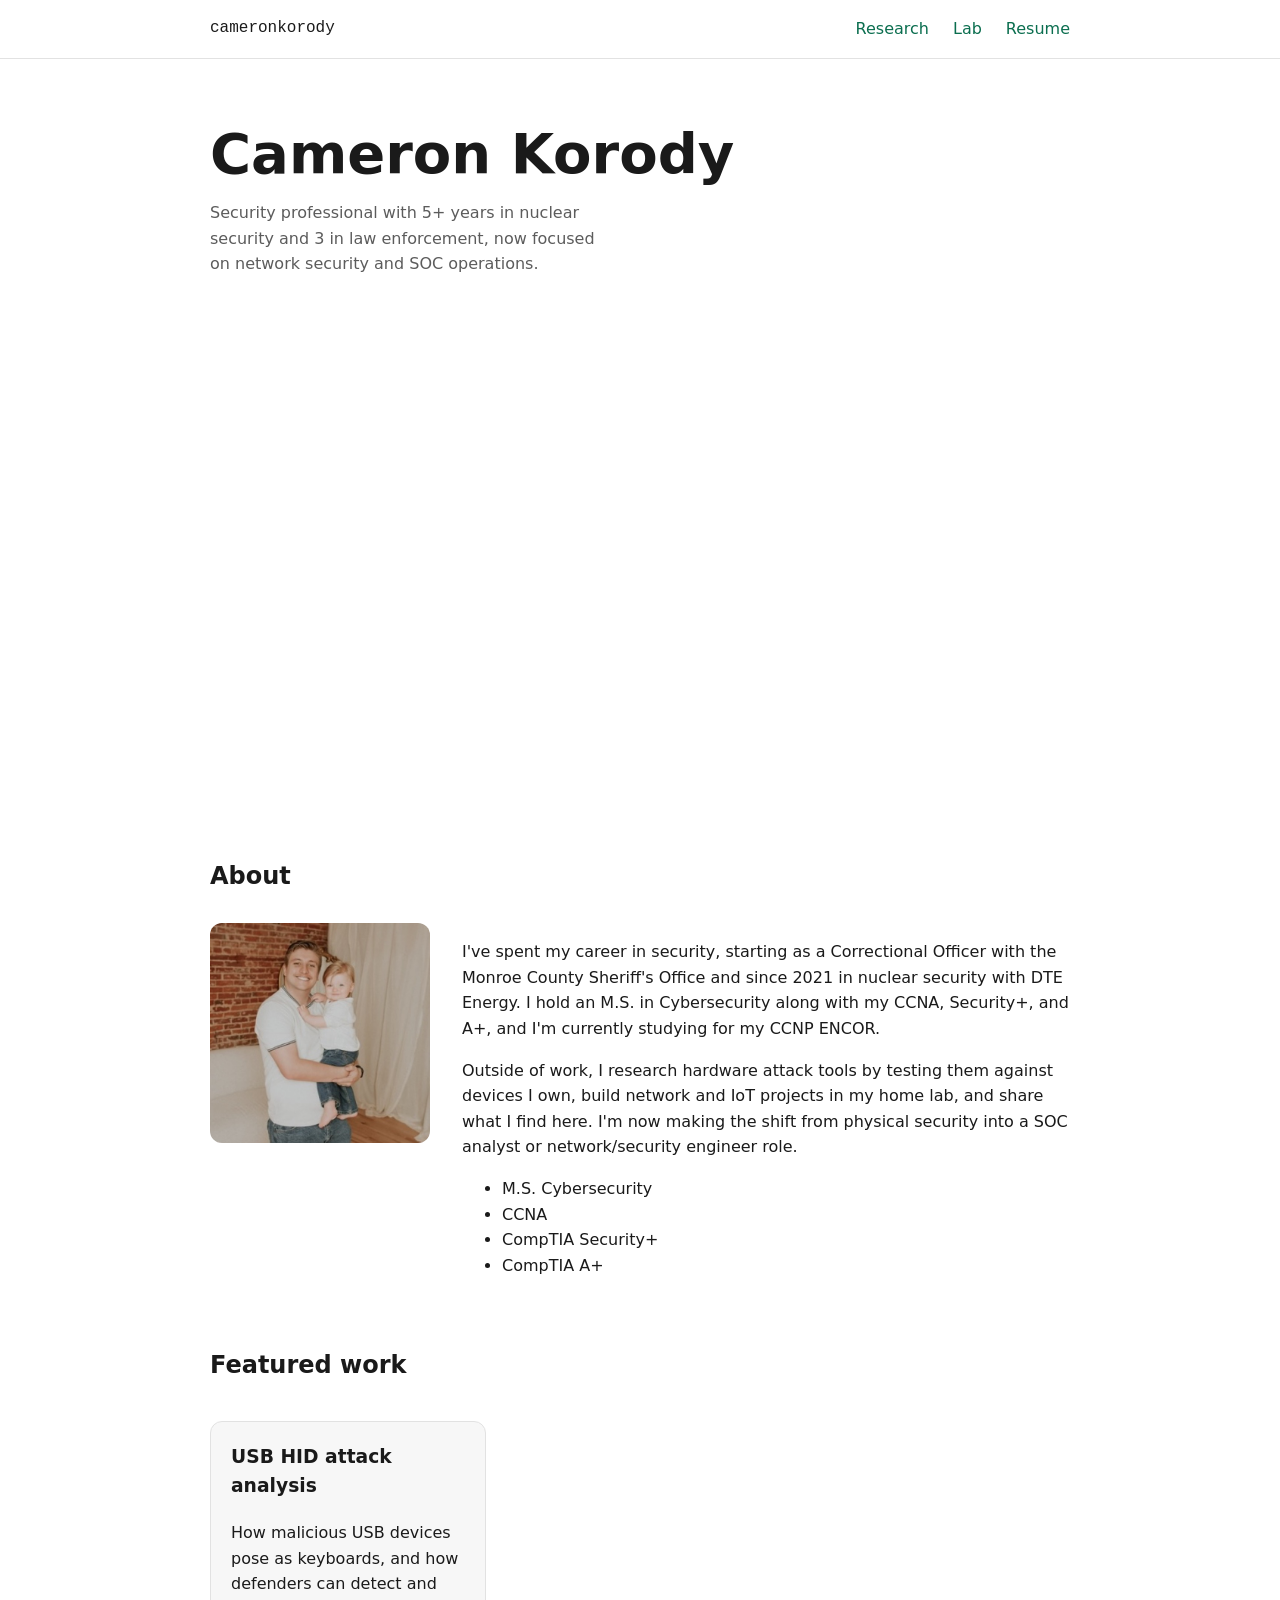
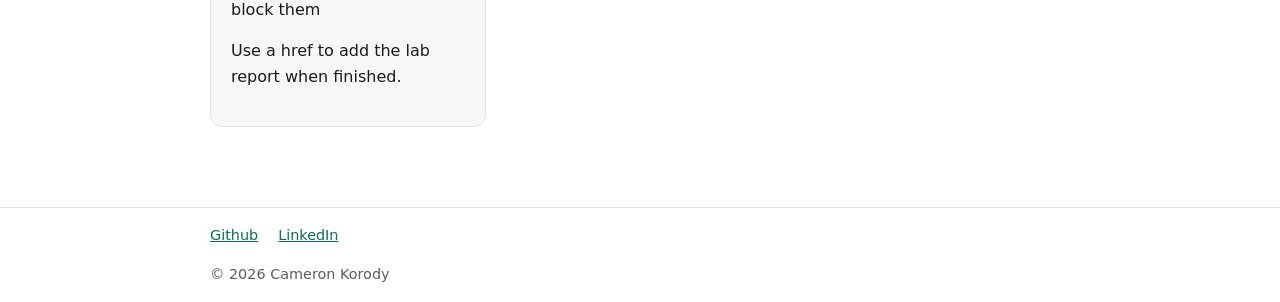
==== index.html @ 78e9bfcc "finalize About content and layout" ====
<!DOCTYPE html>
<html lang="en">
    <head>
        <meta charset="UTF-8">
        <meta name="viewport" content="width=device-width, initial-scale=1.0">
        <title>Cameron Korody | Security & Network Engineer</title>
        <link rel="stylesheet" href="/style.css">
    </head>
    <body>
        <header>
            <nav>
                <a href="/" aria-current="page">cameronkorody</a>
                <a href="/research/">Research</a>
                <a href="/lab/">Lab</a>
                <a href="/resume/">Resume</a>
            </nav>
        </header>

        <main>
            <section>
                <h1>Cameron Korody</h1>
                <p>Security professional with 5+ years in nuclear security and 3 in law enforcement, now focused on network security and SOC operations.</p>
            </section>

            <section id="about">
                <h2>About</h2>
                <img src="/images/cameron-korody.jpg" alt="Headshot of Cameron Korody" width="300" height="300">
                <div>
                    <p>I've spent my career in security, starting as a Correctional Officer with the Monroe County Sheriff's Office and since 2021 in nuclear security with DTE Energy. I hold an M.S. in Cybersecurity along with my CCNA, Security+, and A+, and I'm currently studying for my CCNP ENCOR.</p>
                    <p>Outside of work, I research hardware attack tools by testing them against devices I own, build network and IoT projects in my home lab, and share what I find here. I'm now making the shift from physical security into a SOC analyst or network/security engineer role.</p>
                    <ul>
                        <li>M.S. Cybersecurity</li>
                        <li>CCNA</li>
                        <li>CompTIA Security+</li>
                        <li>CompTIA A+</li>
                    </ul>
                </div>
            </section>

            <section id="work">
                <h2>Featured work</h2>
                <article>
                    <h3>USB HID attack analysis</h3>
                    <p>How malicious USB devices pose as keyboards, and how defenders can detect and block them </p>
                    <p> Use a href to add the lab report when finished.</p>
                </article>
            </section>
        </main>

        <footer>
            <ul>
                <li><a href="https://github.com/CamKorody35" target="_blank" rel="noopener noreferrer">Github</a></li>
                <li><a href="https://www.linkedin.com/in/cameronkorody" target="_blank" rel="noopener noreferrer">LinkedIn</a></li>
            </ul>
            <p>&copy; 2026 Cameron Korody</p>
        </footer>
    </body>
</html>
---- style.css ----
*, *::before, *::after {
  box-sizing: border-box;
}

body {
    margin: 0;
    font-family: system-ui, -apple-system, "SegoeUI", Roboto, sans-serif;
    line-height: 1.6;
    background: var(--bg);
    color: var(--text);
}

main {
    max-width: 900px;
    margin: 0 auto;
    padding: 0 1.25rem
}

nav {
    display: flex;
    gap: 1.5rem;
    padding: 1rem 1.25rem;
}

:root {
    --bg: #ffffff;
    --text: #1a1a1a;
    --muted: #5c5c5c;
    --accent: #0b6e4f;
    --border: #e2e2e2;
    --card: #f7f7f7;
}

@media (prefers-color-scheme: dark) {
    :root {
        --bg: #0f1115;;
        --text: #e6e6e6;
        --muted: #a0a0a0;
        --accent: #3ddc97;
        --border: #2a2e36;
        --card: #171a20;
    }
}

main > section:first-child {
   padding: 4rem 0 34rem;
}

h1 {
    font-size: clamp(2.25rem, 6vw, 3.5rem);
    line-height: 1.1;
    margin: 0 0 0.5rem;
}

main > section:first-child p {
    font-size: 1.25 rem;
    color: var(--muted);
    max-width: 40ch;;
}

a {
    color: var(--accent);
}

#about img {
    width: 100%;
    max-width: 220px;
    height: auto;
    aspect-ratio: 1;
    object-fit: cover;
    object-position: top;
    border-radius: 12px;
}

@media (min-width: 640px) {
    #about {
        display: grid;
        grid-template-columns: 220px 1fr;
        gap: 0.5rem 2rem;
        align-items: start;
    }

    #about h2 {
        grid-column: 1 / -1;
    }
}

#work {
    display: grid;
    grid-template-columns: repeat(auto-fit, minmax(240px, 1fr));
    gap: 1rem;
    padding: 2rem 0;
}

#work h2 {
    grid-column: 1 / -1;
}

#work article {
    background: var(--card);
    border: 1px solid var(--border);
    border-radius: 12px;
    padding: 1.25rem;
}

#work h3 {
    margin-top: 0;
}

header {
    border-bottom: 1px solid var(--border);
}

nav {
    max-width: 900px;
    margin: 0 auto;
    padding: 1rem 1.25rem;
    display: flex;
    align-items: center;
    gap: 1.5rem;
}

nav a {
    color: var (--muted);
    text-decoration: none;
    font-weight: 500;
}

nav a:hover,
nav a[aria-current="page"] {
    color: var(--text);
}

nav a:first-child {
    margin-right: auto;
    color: var(--text);
    font-family: ui-monospace, "SF Mono", Menlo, monospace;
}

a:focus-visible {
    outline: 2px solid var(--accent);
    outline-offset: 3px;
    border-radius: 4px;
}

footer {
    border-top: 1px solid var(--border);
    margin-top: 3rem;
}

footer p,
footer ul {
    max-width: 900px;
    margin: 0 auto;
    padding: 1rem 1.25rem;
    color: var(--muted);
    font-size: 0.9rem;
}

footer ul {
    list-style: none;
    display: flex;
    gap: 1.25rem;
    padding-bottom: 0;
}
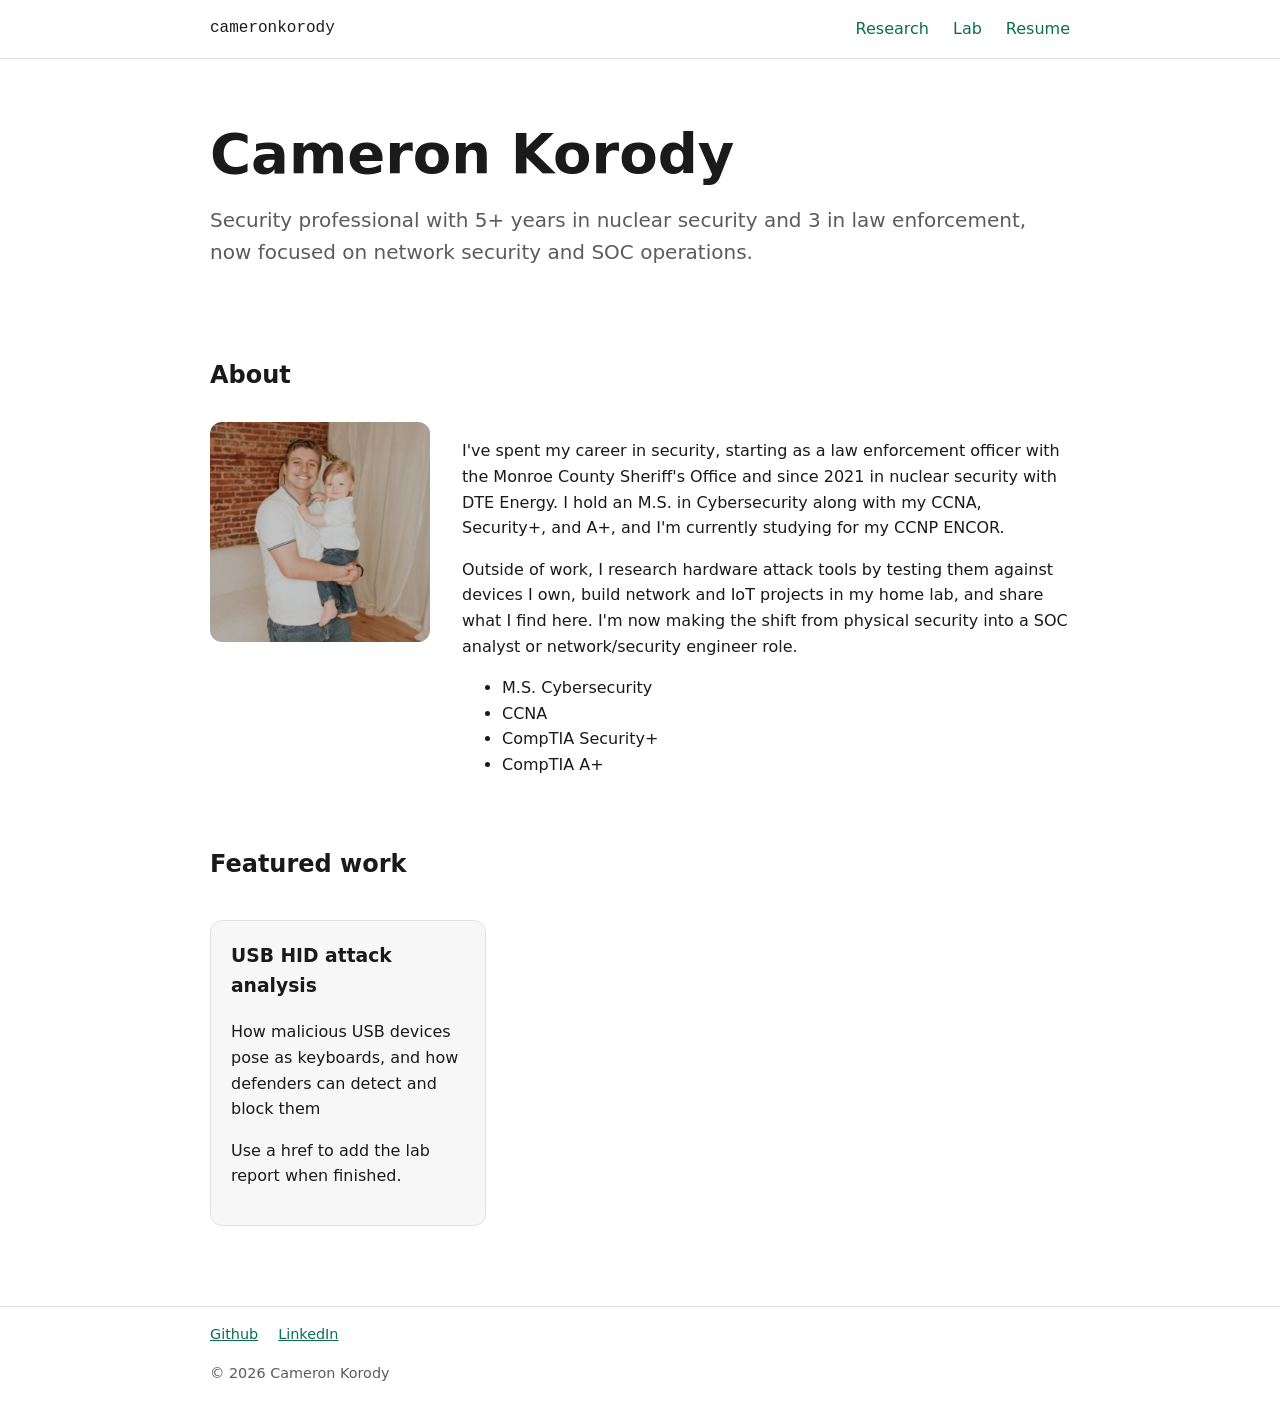
==== commit 2a195863: "Add Resume page; fix hero padding" ====
--- a/index.html
+++ b/index.html
@@ -17,7 +17,7 @@
         </header>
 
         <main>
-            <section>
+            <section class="hero">
                 <h1>Cameron Korody</h1>
                 <p>Security professional with 5+ years in nuclear security and 3 in law enforcement, now focused on network security and SOC operations.</p>
             </section>
@@ -26,7 +26,7 @@
                 <h2>About</h2>
                 <img src="/images/cameron-korody.jpg" alt="Headshot of Cameron Korody" width="300" height="300">
                 <div>
-                    <p>I've spent my career in security, starting as a Correctional Officer with the Monroe County Sheriff's Office and since 2021 in nuclear security with DTE Energy. I hold an M.S. in Cybersecurity along with my CCNA, Security+, and A+, and I'm currently studying for my CCNP ENCOR.</p>
+                    <p>I've spent my career in security, starting as a law enforcement officer with the Monroe County Sheriff's Office and since 2021 in nuclear security with DTE Energy. I hold an M.S. in Cybersecurity along with my CCNA, Security+, and A+, and I'm currently studying for my CCNP ENCOR.</p>
                     <p>Outside of work, I research hardware attack tools by testing them against devices I own, build network and IoT projects in my home lab, and share what I find here. I'm now making the shift from physical security into a SOC analyst or network/security engineer role.</p>
                     <ul>
                         <li>M.S. Cybersecurity</li>
--- a/style.css
+++ b/style.css
@@ -42,21 +42,11 @@
     }
 }
 
-main > section:first-child {
-   padding: 4rem 0 34rem;
+h1 {
+    font-size: 2rem;
+    margin: 2rem 0 0.5rem;
 }
 
-h1 {
-    font-size: clamp(2.25rem, 6vw, 3.5rem);
-    line-height: 1.1;
-    margin: 0 0 0.5rem;
-}
-
-main > section:first-child p {
-    font-size: 1.25 rem;
-    color: var(--muted);
-    max-width: 40ch;;
-}
 
 a {
     color: var(--accent);
@@ -163,3 +153,18 @@
     gap: 1.25rem;
     padding-bottom: 0;
 }
+
+.hero {
+  padding: 4rem 0 3rem;
+}
+
+.hero h1 {
+  font-size: clamp(2.25rem, 6vw, 3.5rem);
+  line-height: 1.1;
+  margin: 0 0 0.5rem;
+}
+
+.hero p {
+  font-size: 1.25rem;
+  color: var(--muted);
+}
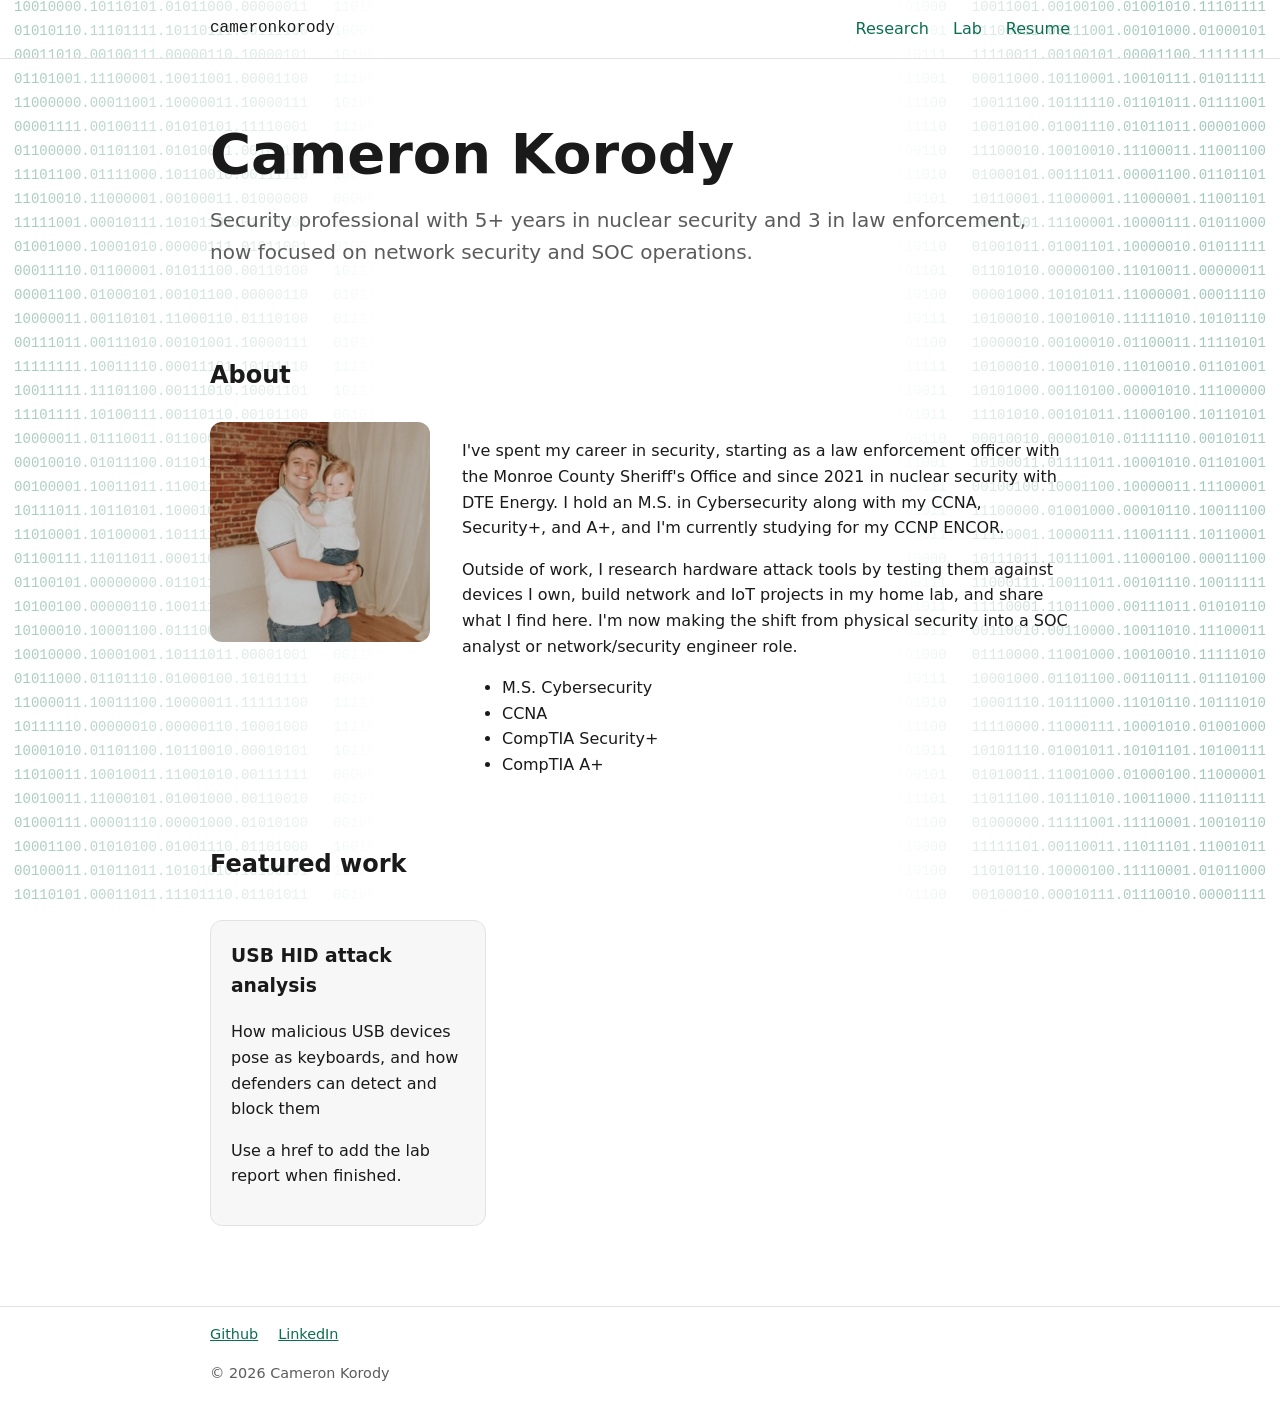
==== commit c64a6cdd: "Increase bit flip rate" ====
--- a/index.html
+++ b/index.html
@@ -5,8 +5,10 @@
         <meta name="viewport" content="width=device-width, initial-scale=1.0">
         <title>Cameron Korody | Security & Network Engineer</title>
         <link rel="stylesheet" href="/style.css">
+        <script src="/js/bits.js" defer></script>
     </head>
     <body>
+        <canvas id="bits" aria-hidden="true"></canvas>
         <header>
             <nav>
                 <a href="/" aria-current="page">cameronkorody</a>
--- a/style.css
+++ b/style.css
@@ -167,4 +167,39 @@
 .hero p {
   font-size: 1.25rem;
   color: var(--muted);
+}
+
+#experience article, 
+#education article {
+    padding: 1.25rem 0;
+    border-bottom: 1px solid var(--border);
+}
+
+#experience article:last-child,
+#education article:last-child {
+    border-bottom: none;
+}
+
+#experience h3,
+#education h3 {
+    margin: 0;
+}
+
+.meta {
+    margin: 0.25rem 0 0.75rem;
+    color: var(--muted);
+    font-size: 0.95rem;
+}
+
+#experience li {
+    margin-bottom: 0.4rem;
+}
+
+#bits {
+  position: fixed;
+  inset: 0;
+  z-index: -1;
+  pointer-events: none;
+  mask-image: linear-gradient(to right, black 0%, transparent 30%, transparent 70%, black 90%);
+  -webkit-mask-image: linear-gradient(to right, black 0%, transparent 30%, transparent 70%, black 90%);
 }
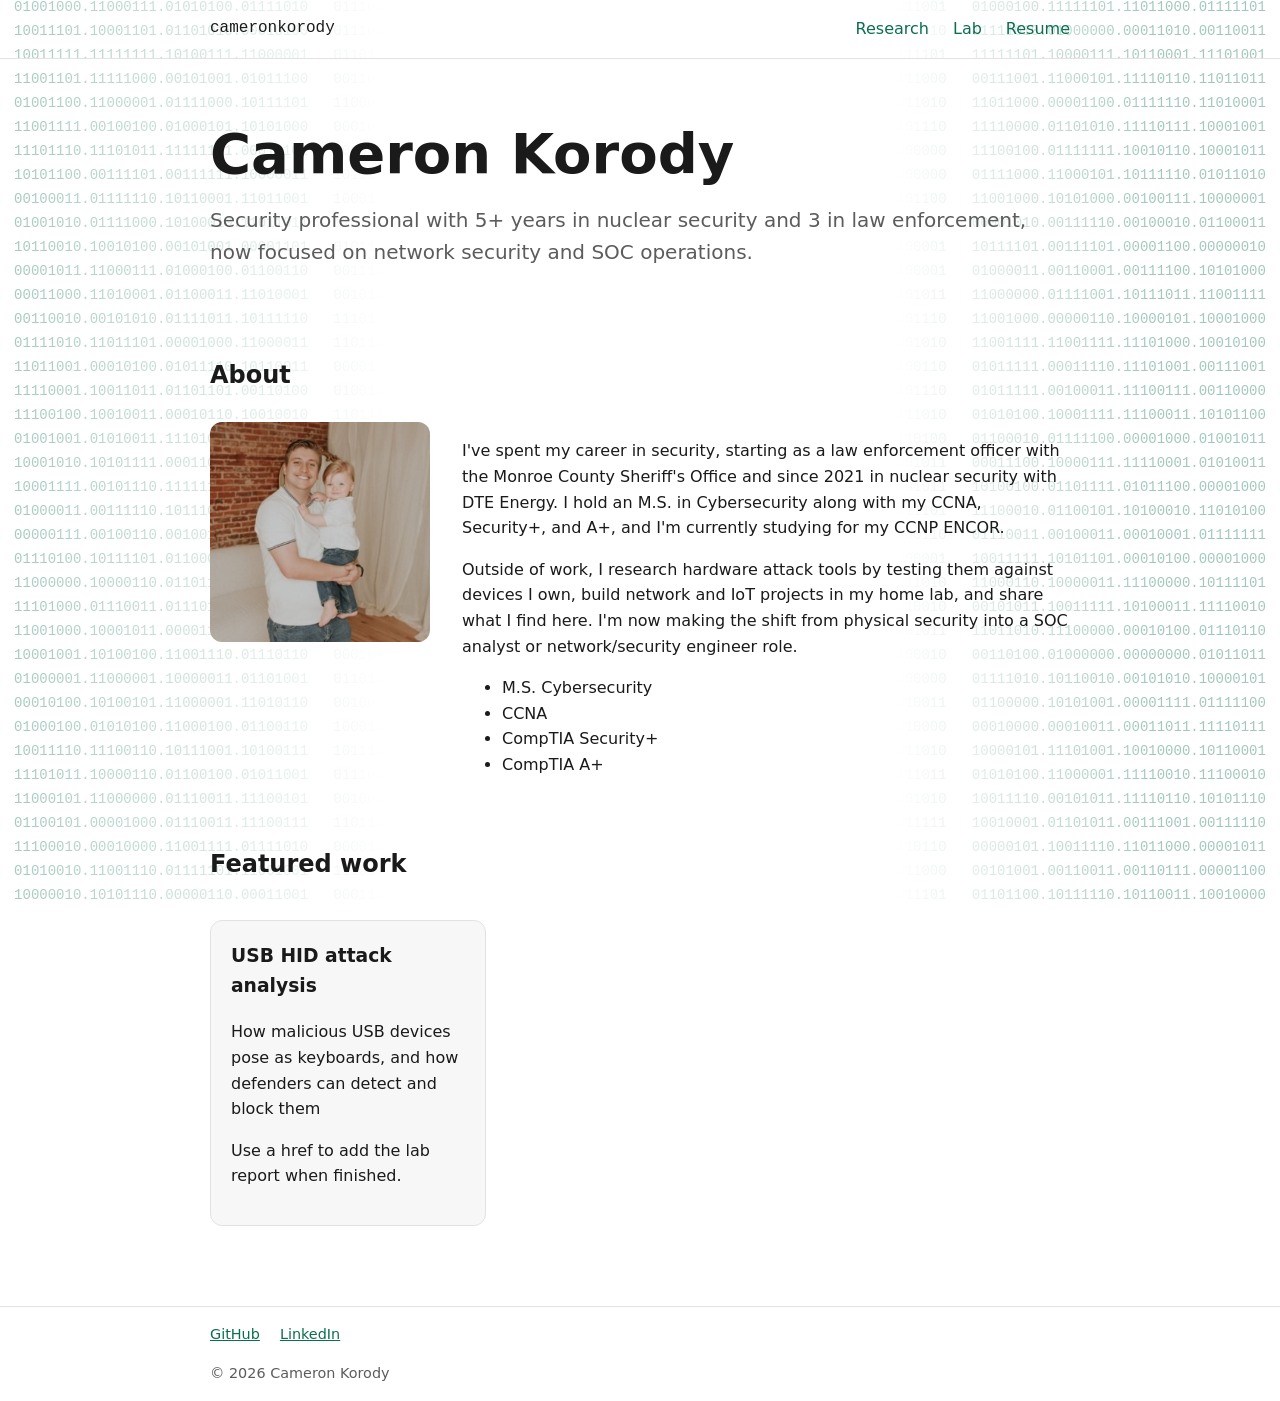
==== commit d1e08417: "Add report template" ====
--- a/index.html
+++ b/index.html
@@ -51,7 +51,7 @@
 
         <footer>
             <ul>
-                <li><a href="https://github.com/CamKorody35" target="_blank" rel="noopener noreferrer">Github</a></li>
+                <li><a href="https://github.com/CamKorody35" target="_blank" rel="noopener noreferrer">GitHub</a></li>
                 <li><a href="https://www.linkedin.com/in/cameronkorody" target="_blank" rel="noopener noreferrer">LinkedIn</a></li>
             </ul>
             <p>&copy; 2026 Cameron Korody</p>
--- a/style.css
+++ b/style.css
@@ -202,4 +202,32 @@
   pointer-events: none;
   mask-image: linear-gradient(to right, black 0%, transparent 30%, transparent 70%, black 90%);
   -webkit-mask-image: linear-gradient(to right, black 0%, transparent 30%, transparent 70%, black 90%);
+}
+
+.report {
+  max-width: 70ch;
+  padding: 2rem 0;
+}
+
+.report-header {
+  padding-bottom: 1.5rem;
+  margin-bottom: 1.5rem;
+  border-bottom: 1px solid var(--border);
+}
+
+.report h2 {
+  margin-top: 2.5rem;
+}
+
+pre {
+  background: var(--card);
+  border: 1px solid var(--border);
+  border-radius: 8px;
+  padding: 1rem;
+  overflow-x: auto;
+}
+
+code {
+  font-family: ui-monospace, "SF Mono", Menlo, monospace;
+  font-size: 0.9em;
 }
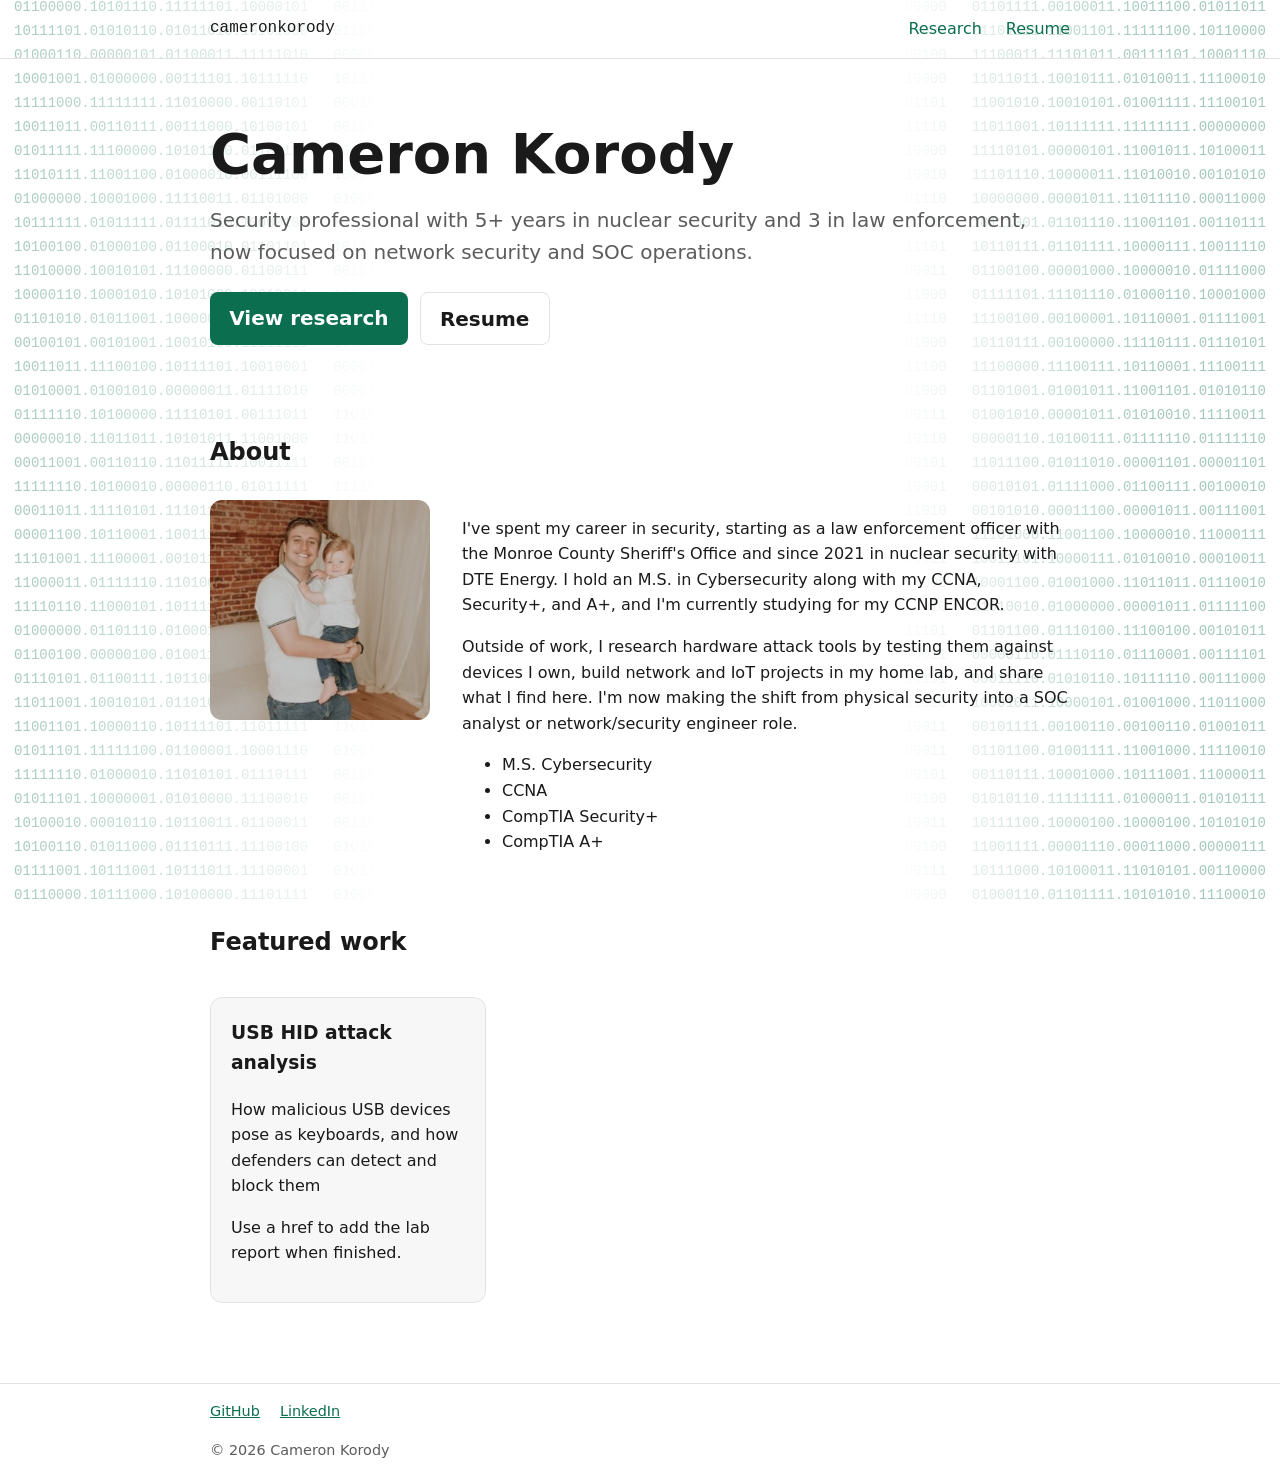
==== commit 1cfa2230: "Remove Lab from nav; add hero button" ====
--- a/index.html
+++ b/index.html
@@ -13,7 +13,6 @@
             <nav>
                 <a href="/" aria-current="page">cameronkorody</a>
                 <a href="/research/">Research</a>
-                <a href="/lab/">Lab</a>
                 <a href="/resume/">Resume</a>
             </nav>
         </header>
@@ -22,6 +21,10 @@
             <section class="hero">
                 <h1>Cameron Korody</h1>
                 <p>Security professional with 5+ years in nuclear security and 3 in law enforcement, now focused on network security and SOC operations.</p>
+                <p class="hero-actions">
+                    <a href="/research/" class="button">View research</a>
+                    <a href="/resume/" class="button button-secondary">Resume</a>
+                </p>
             </section>
 
             <section id="about">
--- a/style.css
+++ b/style.css
@@ -230,4 +230,31 @@
 code {
   font-family: ui-monospace, "SF Mono", Menlo, monospace;
   font-size: 0.9em;
+}
+
+.hero-actions {
+  display: flex;
+  gap: 0.75rem;
+  flex-wrap: wrap;
+  margin-top: 1.5rem;
+}
+
+.button {
+  display: inline-block;
+  padding: 0.6rem 1.2rem;
+  border-radius: 8px;
+  background: var(--accent);
+  color: var(--bg);
+  font-weight: 600;
+  text-decoration: none;
+}
+
+.button-secondary {
+  background: transparent;
+  color: var(--text);
+  border: 1px solid var(--border);
+}
+
+.button:hover {
+  opacity: 0.85;
 }
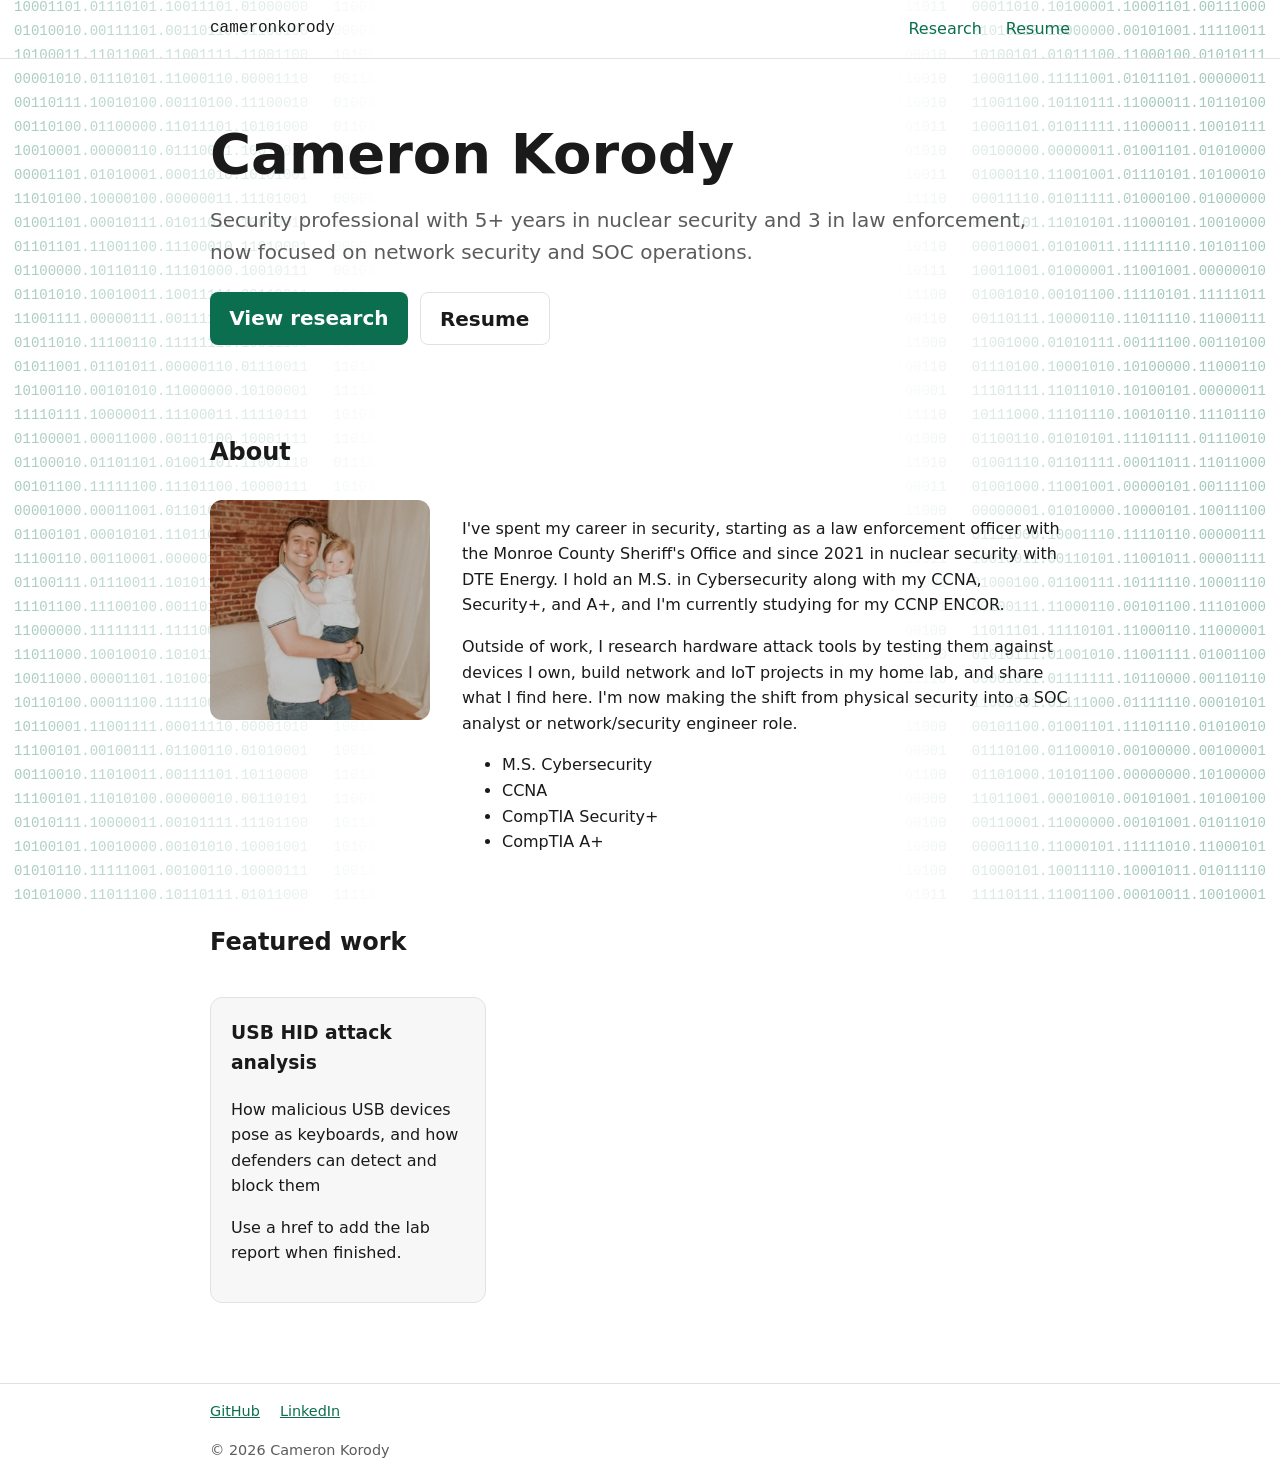
==== commit ea17e55d: "Add favicon, descriptions, and link previews" ====
--- a/index.html
+++ b/index.html
@@ -6,6 +6,13 @@
         <title>Cameron Korody | Security & Network Engineer</title>
         <link rel="stylesheet" href="/style.css">
         <script src="/js/bits.js" defer></script>
+        <link rel="icon" href="/favicon.svg" type="image/svg+xml">
+        <link rel="icon" href="/apple-touch-icon.png" type="image/png">
+        <meta name="description" content="Cameron Korody: security professional moving from nuclear security into SOC and network security. Research, write-ups and resume.">
+        <meta property="og:title" content="Cameron Korody | Security & Network Engineer">
+        <meta property="og:description" content="Security professional moving from nuclear security into SOC and network security.">
+        <meta property="og:url" content="https://cameronkorody.com/">
+        <meta property="og:type" content="website">
     </head>
     <body>
         <canvas id="bits" aria-hidden="true"></canvas>
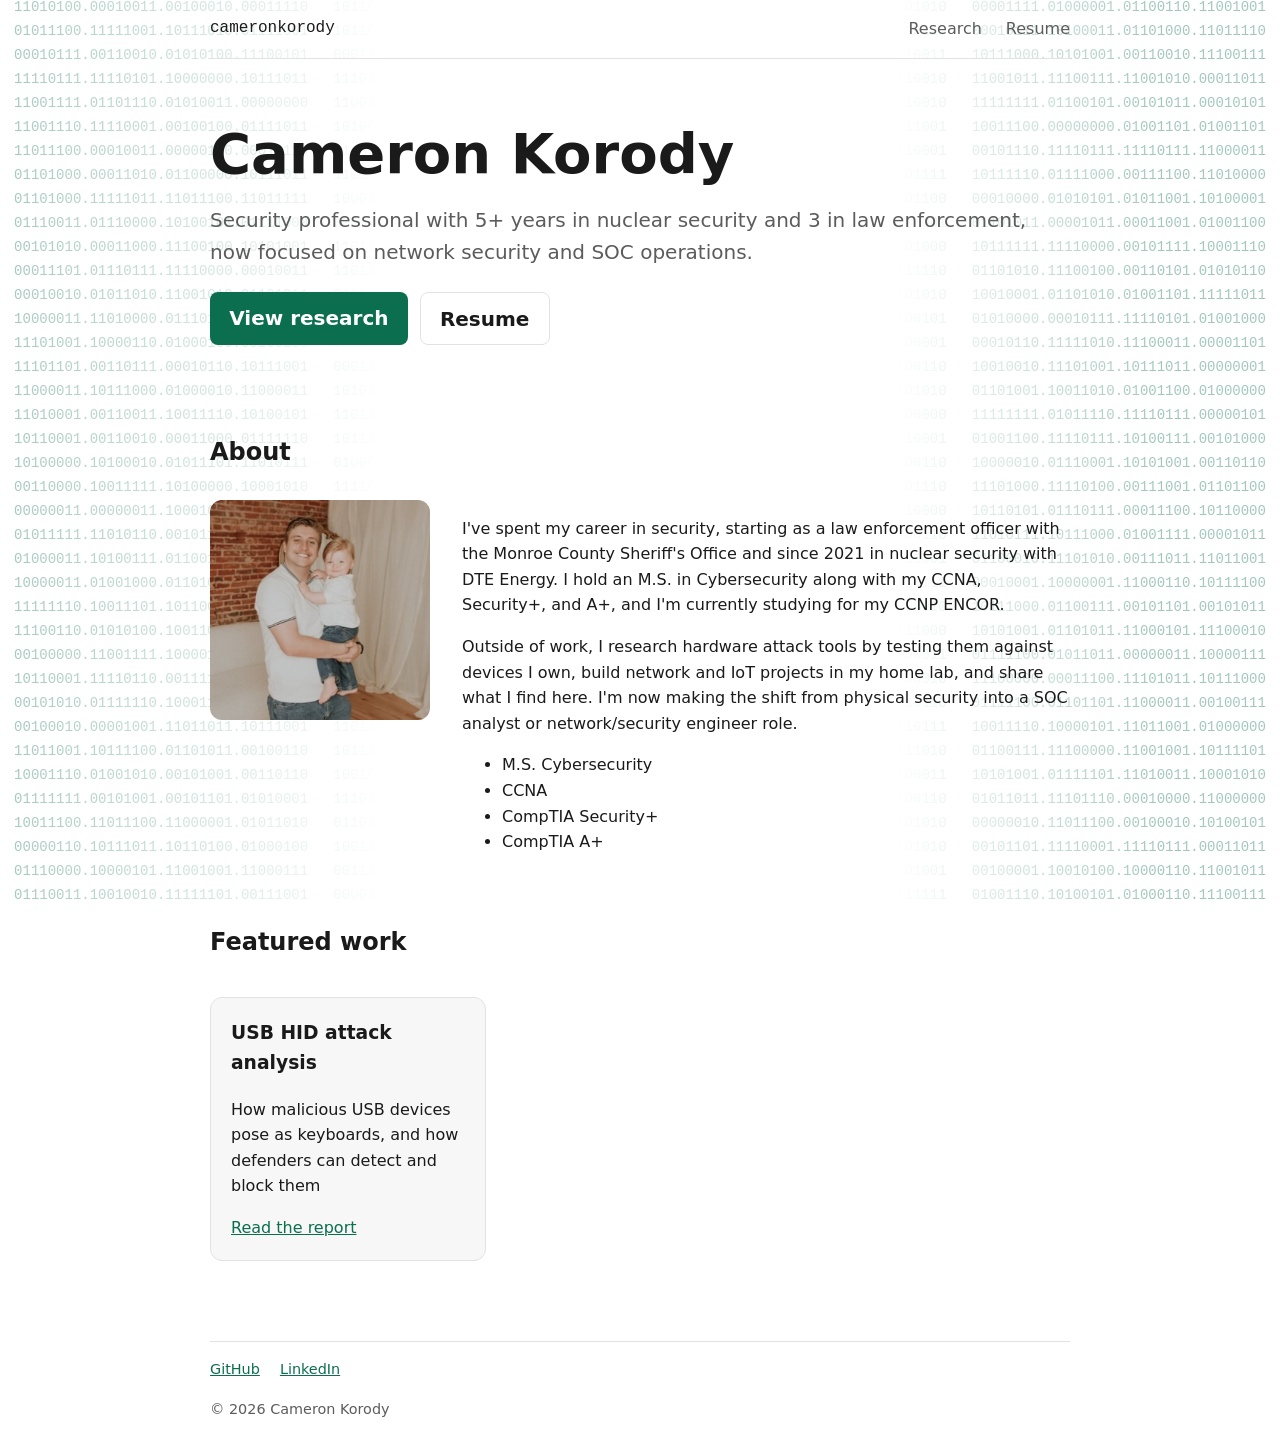
==== commit 3b3fdf4e: "Fix research index, add report and styles" ====
--- a/index.html
+++ b/index.html
@@ -54,7 +54,7 @@
                 <article>
                     <h3>USB HID attack analysis</h3>
                     <p>How malicious USB devices pose as keyboards, and how defenders can detect and block them </p>
-                    <p> Use a href to add the lab report when finished.</p>
+                    <a href="/research/usb-hid/">Read the report</a>
                 </article>
             </section>
         </main>
--- a/style.css
+++ b/style.css
@@ -17,9 +17,13 @@
 }
 
 nav {
-    display: flex;
-    gap: 1.5rem;
-    padding: 1rem 1.25rem;
+  width: min(100% - 2.5rem, 860px);
+  margin: 0 auto;
+  padding: 1rem 0;
+  border-bottom: 1px solid var(--border);
+  display: flex;
+  align-items: center;
+  gap: 1.5rem;
 }
 
 :root {
@@ -97,21 +101,8 @@
     margin-top: 0;
 }
 
-header {
-    border-bottom: 1px solid var(--border);
-}
-
-nav {
-    max-width: 900px;
-    margin: 0 auto;
-    padding: 1rem 1.25rem;
-    display: flex;
-    align-items: center;
-    gap: 1.5rem;
-}
-
 nav a {
-    color: var (--muted);
+    color: var(--muted);
     text-decoration: none;
     font-weight: 500;
 }
@@ -134,24 +125,24 @@
 }
 
 footer {
-    border-top: 1px solid var(--border);
-    margin-top: 3rem;
+  width: min(100% - 2.5rem, 860px);
+  margin: 3rem auto 0;
+  border-top: 1px solid var(--border);
 }
 
 footer p,
 footer ul {
-    max-width: 900px;
-    margin: 0 auto;
-    padding: 1rem 1.25rem;
-    color: var(--muted);
-    font-size: 0.9rem;
+  margin: 0;
+  padding: 1rem 0;
+  color: var(--muted);
+  font-size: 0.9rem;
 }
 
 footer ul {
-    list-style: none;
-    display: flex;
-    gap: 1.25rem;
-    padding-bottom: 0;
+  list-style: none;
+  display: flex;
+  gap: 1.25rem;
+  padding-bottom: 0;
 }
 
 .hero {
@@ -257,4 +248,52 @@
 
 .button:hover {
   opacity: 0.85;
+}
+
+.report figure {
+  margin: 1.25rem 0;
+}
+
+.report img {
+  display: block;
+  max-width: 100%;
+  height: auto;
+  border: 1px solid var(--border);
+  border-radius: 8px;
+}
+
+.report h3 {
+  margin-top: 1.75rem;
+}
+
+.report ul ul {
+  margin-top: 0.25rem;
+}
+
+.report pre {
+  margin: 0.75rem 0;
+}
+
+.report p > code,
+.report li > code {
+  background: var(--card);
+  border: 1px solid var(--border);
+  border-radius: 4px;
+  padding: 0.05em 0.35em;
+}
+
+.report-photos {
+  display: grid;
+  grid-template-columns: repeat(auto-fit, minmax(220px, 1fr));
+  gap: 1rem;
+  margin-bottom: 1rem;
+}
+
+.report-photos figure {
+  margin: 0;
+}
+
+.report-photos img {
+  aspect-ratio: 4 / 3;
+  object-fit: cover;
 }
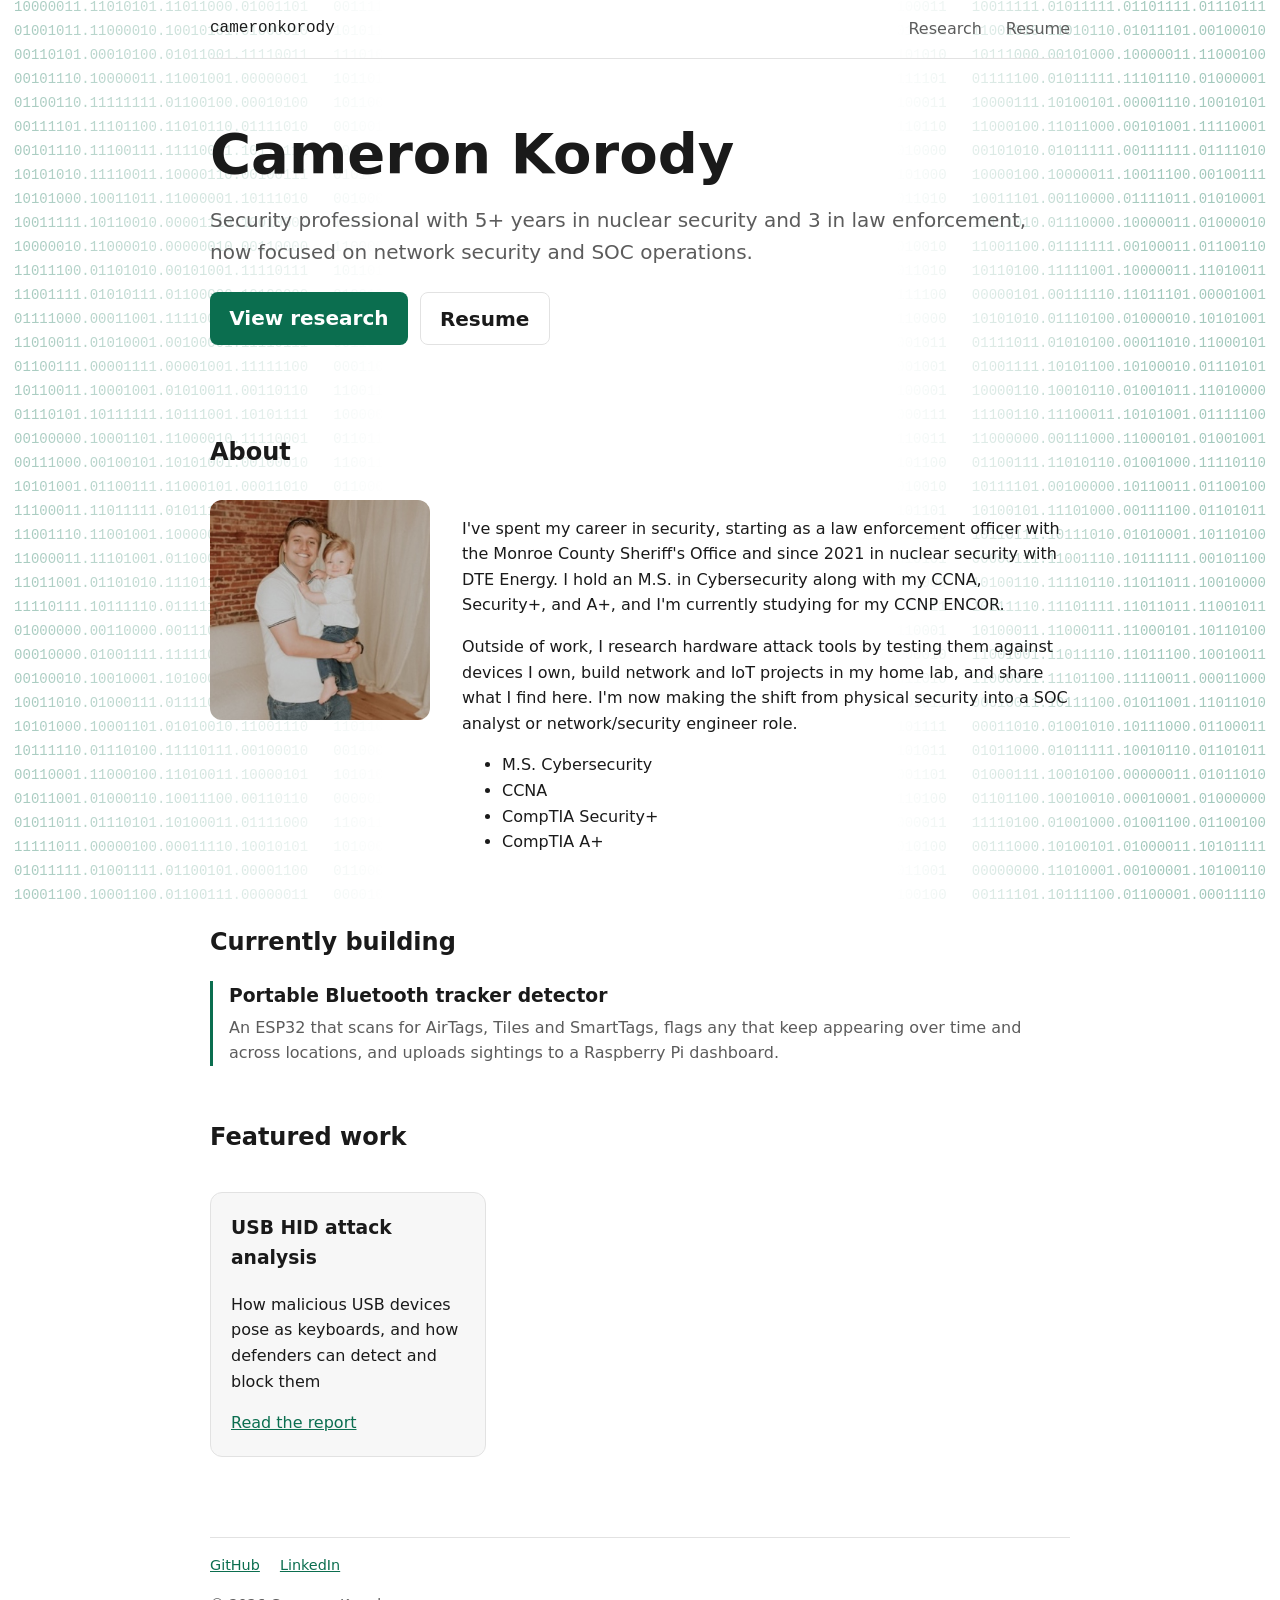
==== commit f2e34180: "Added a currently building section" ====
--- a/index.html
+++ b/index.html
@@ -49,6 +49,14 @@
                 </div>
             </section>
 
+            <section id="building">
+                <h2>Currently building</h2>
+                <article>
+                    <h3>Portable Bluetooth tracker detector</h3>
+                    <p>An ESP32 that scans for AirTags, Tiles and SmartTags, flags any that keep appearing over time and across locations, and uploads sightings to a Raspberry Pi dashboard.</p>
+                </article>
+            </section>
+
             <section id="work">
                 <h2>Featured work</h2>
                 <article>
--- a/style.css
+++ b/style.css
@@ -296,4 +296,22 @@
 .report-photos img {
   aspect-ratio: 4 / 3;
   object-fit: cover;
+}
+
+#building {
+  padding: 2rem 0 0;
+}
+
+#building article {
+  border-left: 3px solid var(--accent);
+  padding-left: 1rem;
+}
+
+#building h3 {
+  margin: 0 0 0.25rem;
+}
+
+#building p {
+  margin: 0;
+  color: var(--muted);
 }
